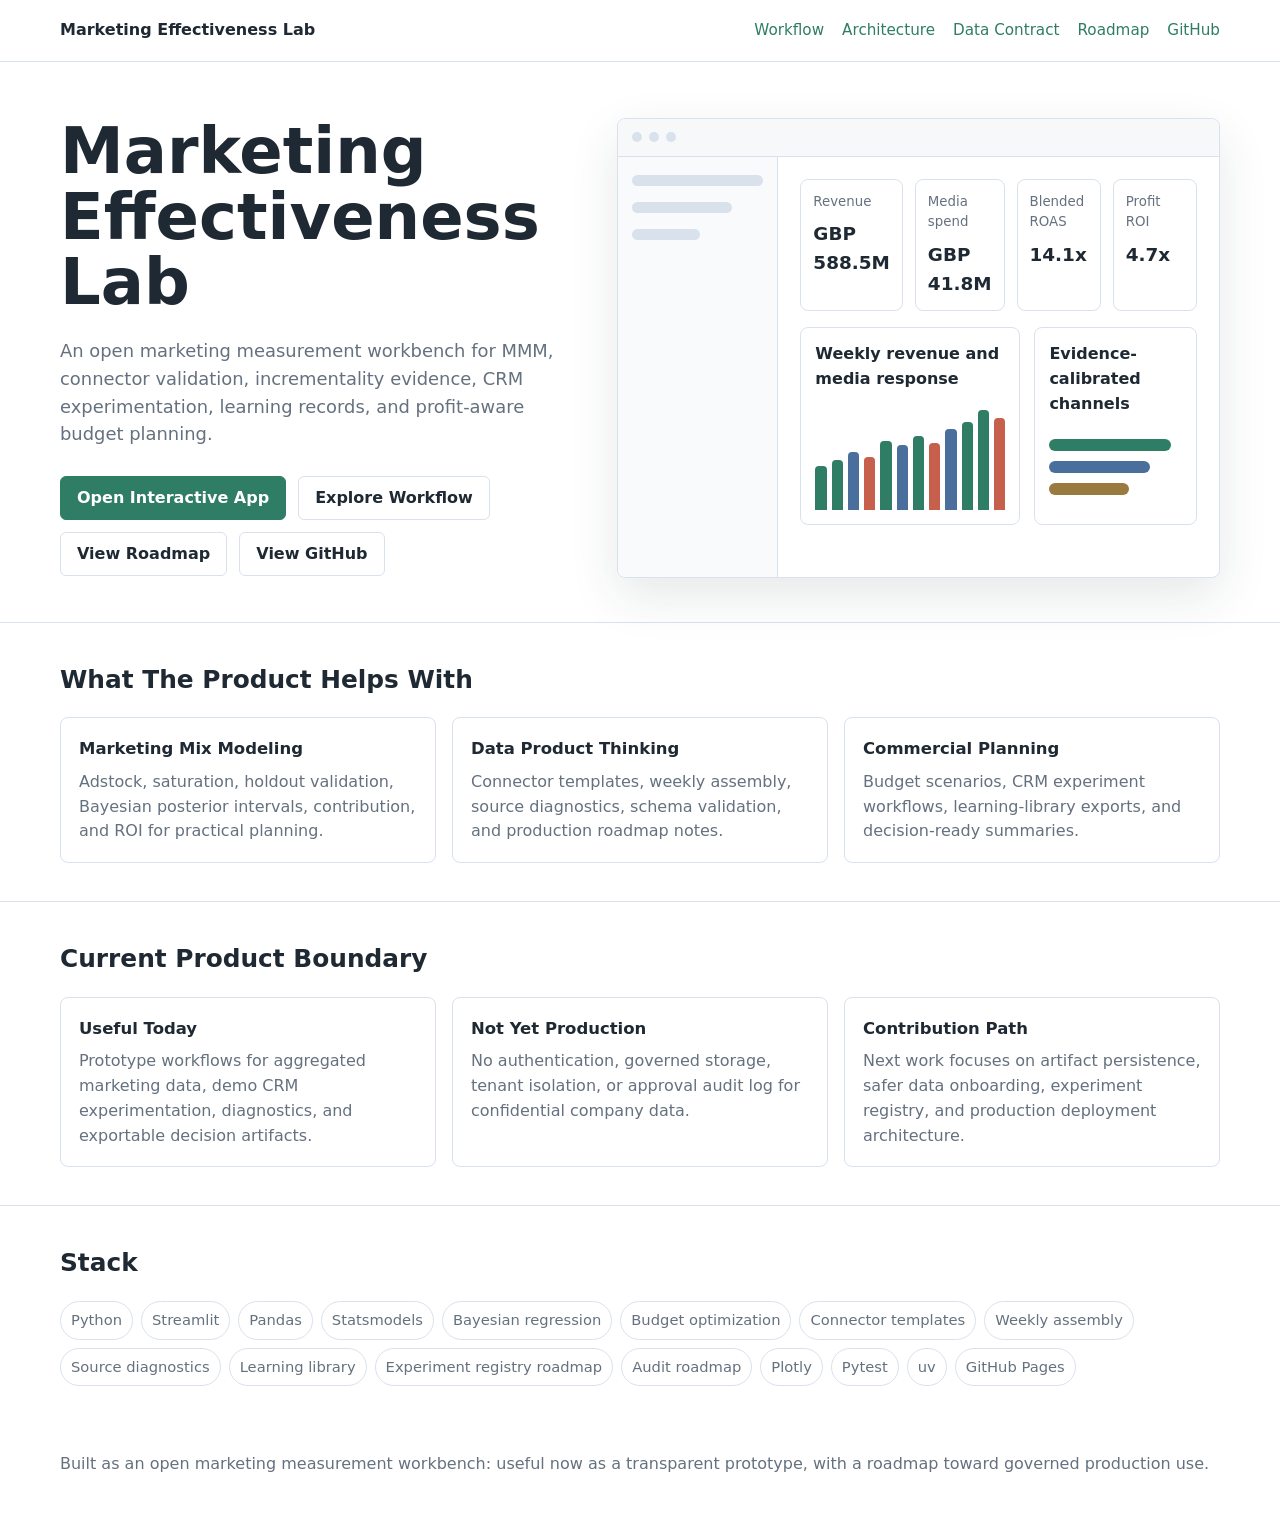
==== docs/index.html @ dfebf252 "Reframe lab as product workbench" ====
<!doctype html>
<html lang="en">
  <head>
    <meta charset="utf-8" />
    <meta name="viewport" content="width=device-width, initial-scale=1" />
    <title>Marketing Effectiveness Lab</title>
    <meta
      name="description"
      content="An open marketing measurement workbench for MMM, incrementality, CRM experimentation, data quality, and budget decision support."
    />
    <style>
      :root {
        --ink: #1f2933;
        --muted: #65717f;
        --line: #d9e2ec;
        --bg: #f6f8fa;
        --green: #2f7d64;
        --blue: #4b6f9c;
        --coral: #c65f4b;
        --gold: #9a7b3f;
        --white: #ffffff;
      }

      * {
        box-sizing: border-box;
      }

      body {
        margin: 0;
        background: var(--white);
        color: var(--ink);
        font-family:
          Inter, ui-sans-serif, system-ui, -apple-system, BlinkMacSystemFont, "Segoe UI", sans-serif;
        line-height: 1.55;
      }

      a {
        color: var(--green);
        text-decoration: none;
      }

      a:hover {
        text-decoration: underline;
      }

      .shell {
        width: min(1160px, calc(100% - 40px));
        margin: 0 auto;
      }

      header {
        border-bottom: 1px solid var(--line);
      }

      nav {
        display: flex;
        align-items: center;
        justify-content: space-between;
        gap: 16px;
        padding: 18px 0;
      }

      .brand {
        font-weight: 760;
        letter-spacing: 0;
      }

      .nav-links {
        display: flex;
        gap: 18px;
        flex-wrap: wrap;
        font-size: 0.95rem;
      }

      .hero {
        display: grid;
        grid-template-columns: minmax(0, 0.92fr) minmax(420px, 1.08fr);
        gap: 44px;
        align-items: center;
        padding: 56px 0 44px;
      }

      h1 {
        margin: 0;
        font-size: clamp(2.3rem, 5vw, 4.6rem);
        line-height: 1.02;
        letter-spacing: 0;
      }

      .lead {
        margin: 22px 0 0;
        max-width: 680px;
        color: var(--muted);
        font-size: 1.12rem;
      }

      .actions {
        display: flex;
        flex-wrap: wrap;
        gap: 12px;
        margin-top: 28px;
      }

      .button {
        display: inline-flex;
        align-items: center;
        justify-content: center;
        min-height: 44px;
        padding: 0 16px;
        border: 1px solid var(--line);
        border-radius: 6px;
        font-weight: 700;
      }

      .button.primary {
        background: var(--green);
        border-color: var(--green);
        color: var(--white);
      }

      .button.secondary {
        background: var(--white);
        color: var(--ink);
      }

      .dashboard {
        border: 1px solid var(--line);
        border-radius: 8px;
        overflow: hidden;
        background: var(--white);
        box-shadow: 0 18px 50px rgba(31, 41, 51, 0.11);
      }

      .dashboard-bar {
        display: flex;
        gap: 7px;
        align-items: center;
        height: 38px;
        padding: 0 14px;
        background: var(--bg);
        border-bottom: 1px solid var(--line);
      }

      .dot {
        width: 10px;
        height: 10px;
        border-radius: 999px;
        background: var(--line);
      }

      .dashboard-body {
        display: grid;
        grid-template-columns: 160px minmax(0, 1fr);
        min-height: 420px;
      }

      .sidebar {
        border-right: 1px solid var(--line);
        background: #f8fafc;
        padding: 18px 14px;
      }

      .side-label {
        height: 11px;
        margin-bottom: 16px;
        border-radius: 99px;
        background: var(--line);
      }

      .side-label:nth-child(2) {
        width: 76%;
      }

      .side-label:nth-child(3) {
        width: 52%;
      }

      .main-preview {
        padding: 22px;
      }

      .metric-row {
        display: grid;
        grid-template-columns: repeat(4, 1fr);
        gap: 12px;
      }

      .metric {
        min-height: 76px;
        border: 1px solid var(--line);
        border-radius: 8px;
        padding: 12px;
      }

      .metric small {
        display: block;
        color: var(--muted);
      }

      .metric strong {
        display: block;
        margin-top: 8px;
        font-size: 1.15rem;
      }

      .chart-grid {
        display: grid;
        grid-template-columns: 1.15fr 0.85fr;
        gap: 14px;
        margin-top: 16px;
      }

      .chart {
        min-height: 156px;
        border: 1px solid var(--line);
        border-radius: 8px;
        padding: 14px;
      }

      .bars {
        display: grid;
        align-items: end;
        grid-template-columns: repeat(12, 1fr);
        gap: 5px;
        height: 104px;
        margin-top: 14px;
      }

      .bar {
        border-radius: 4px 4px 0 0;
        background: var(--green);
      }

      .bar:nth-child(3n) {
        background: var(--blue);
      }

      .bar:nth-child(4n) {
        background: var(--coral);
      }

      .lines {
        display: grid;
        gap: 10px;
        margin-top: 22px;
      }

      .line {
        height: 12px;
        border-radius: 99px;
        background: var(--line);
      }

      .line:nth-child(1) {
        width: 92%;
        background: var(--green);
      }

      .line:nth-child(2) {
        width: 76%;
        background: var(--blue);
      }

      .line:nth-child(3) {
        width: 60%;
        background: var(--gold);
      }

      section {
        padding: 38px 0;
        border-top: 1px solid var(--line);
      }

      h2 {
        margin: 0 0 18px;
        font-size: 1.55rem;
      }

      .grid {
        display: grid;
        grid-template-columns: repeat(3, 1fr);
        gap: 16px;
      }

      .card {
        border: 1px solid var(--line);
        border-radius: 8px;
        padding: 18px;
        background: var(--white);
      }

      .card h3 {
        margin: 0 0 8px;
        font-size: 1.03rem;
      }

      .card p {
        margin: 0;
        color: var(--muted);
      }

      .stack {
        display: flex;
        flex-wrap: wrap;
        gap: 8px;
      }

      .pill {
        border: 1px solid var(--line);
        border-radius: 999px;
        padding: 7px 10px;
        color: var(--muted);
        font-size: 0.92rem;
      }

      footer {
        padding: 28px 0 42px;
        color: var(--muted);
      }

      @media (max-width: 900px) {
        .hero {
          grid-template-columns: 1fr;
        }

        .dashboard-body {
          grid-template-columns: 1fr;
        }

        .sidebar {
          display: none;
        }

        .grid,
        .metric-row,
        .chart-grid {
          grid-template-columns: 1fr;
        }
      }
    </style>
  </head>
  <body>
    <header>
      <nav class="shell" aria-label="Main navigation">
        <div class="brand">Marketing Effectiveness Lab</div>
        <div class="nav-links">
          <a href="case-study.html">Workflow</a>
          <a href="architecture.html">Architecture</a>
          <a href="data-contract.html">Data Contract</a>
          <a href="product-roadmap.html">Roadmap</a>
          <a href="https://github.com/rosscyking1115/marketing-effectiveness-lab">GitHub</a>
        </div>
      </nav>
    </header>

    <main>
      <div class="shell hero">
        <div>
          <h1>Marketing Effectiveness Lab</h1>
          <p class="lead">
            An open marketing measurement workbench for MMM, connector validation,
            incrementality evidence, CRM experimentation, learning records, and profit-aware
            budget planning.
          </p>
          <div class="actions">
            <a class="button primary" href="https://marketing-effectiveness-lab.streamlit.app/">
              Open Interactive App
            </a>
            <a class="button secondary" href="case-study.html">Explore Workflow</a>
            <a class="button secondary" href="product-roadmap.html">View Roadmap</a>
            <a class="button secondary" href="https://github.com/rosscyking1115/marketing-effectiveness-lab">
              View GitHub
            </a>
          </div>
        </div>

        <div class="dashboard" aria-label="Dashboard preview">
          <div class="dashboard-bar">
            <span class="dot"></span><span class="dot"></span><span class="dot"></span>
          </div>
          <div class="dashboard-body">
            <aside class="sidebar">
              <div class="side-label"></div>
              <div class="side-label"></div>
              <div class="side-label"></div>
            </aside>
            <div class="main-preview">
              <div class="metric-row">
                <div class="metric"><small>Revenue</small><strong>GBP 588.5M</strong></div>
                <div class="metric"><small>Media spend</small><strong>GBP 41.8M</strong></div>
                <div class="metric"><small>Blended ROAS</small><strong>14.1x</strong></div>
                <div class="metric"><small>Profit ROI</small><strong>4.7x</strong></div>
              </div>
              <div class="chart-grid">
                <div class="chart">
                  <strong>Weekly revenue and media response</strong>
                  <div class="bars">
                    <div class="bar" style="height: 42%"></div>
                    <div class="bar" style="height: 48%"></div>
                    <div class="bar" style="height: 56%"></div>
                    <div class="bar" style="height: 51%"></div>
                    <div class="bar" style="height: 66%"></div>
                    <div class="bar" style="height: 62%"></div>
                    <div class="bar" style="height: 71%"></div>
                    <div class="bar" style="height: 64%"></div>
                    <div class="bar" style="height: 78%"></div>
                    <div class="bar" style="height: 84%"></div>
                    <div class="bar" style="height: 96%"></div>
                    <div class="bar" style="height: 88%"></div>
                  </div>
                </div>
                <div class="chart">
                  <strong>Evidence-calibrated channels</strong>
                  <div class="lines">
                    <div class="line"></div>
                    <div class="line"></div>
                    <div class="line"></div>
                  </div>
                </div>
              </div>
            </div>
          </div>
        </div>
      </div>

      <section>
        <div class="shell">
          <h2>What The Product Helps With</h2>
          <div class="grid">
            <article class="card">
              <h3>Marketing Mix Modeling</h3>
              <p>Adstock, saturation, holdout validation, Bayesian posterior intervals, contribution, and ROI for practical planning.</p>
            </article>
            <article class="card">
              <h3>Data Product Thinking</h3>
              <p>Connector templates, weekly assembly, source diagnostics, schema validation, and production roadmap notes.</p>
            </article>
            <article class="card">
              <h3>Commercial Planning</h3>
              <p>Budget scenarios, CRM experiment workflows, learning-library exports, and decision-ready summaries.</p>
            </article>
          </div>
        </div>
      </section>

      <section>
        <div class="shell">
          <h2>Current Product Boundary</h2>
          <div class="grid">
            <article class="card">
              <h3>Useful Today</h3>
              <p>Prototype workflows for aggregated marketing data, demo CRM experimentation, diagnostics, and exportable decision artifacts.</p>
            </article>
            <article class="card">
              <h3>Not Yet Production</h3>
              <p>No authentication, governed storage, tenant isolation, or approval audit log for confidential company data.</p>
            </article>
            <article class="card">
              <h3>Contribution Path</h3>
              <p>Next work focuses on artifact persistence, safer data onboarding, experiment registry, and production deployment architecture.</p>
            </article>
          </div>
        </div>
      </section>

      <section>
        <div class="shell">
          <h2>Stack</h2>
          <div class="stack">
            <span class="pill">Python</span>
            <span class="pill">Streamlit</span>
            <span class="pill">Pandas</span>
            <span class="pill">Statsmodels</span>
            <span class="pill">Bayesian regression</span>
            <span class="pill">Budget optimization</span>
            <span class="pill">Connector templates</span>
            <span class="pill">Weekly assembly</span>
            <span class="pill">Source diagnostics</span>
            <span class="pill">Learning library</span>
            <span class="pill">Experiment registry roadmap</span>
            <span class="pill">Audit roadmap</span>
            <span class="pill">Plotly</span>
            <span class="pill">Pytest</span>
            <span class="pill">uv</span>
            <span class="pill">GitHub Pages</span>
          </div>
        </div>
      </section>
    </main>

    <footer>
      <div class="shell">
        Built as an open marketing measurement workbench: useful now as a transparent prototype,
        with a roadmap toward governed production use.
      </div>
    </footer>
  </body>
</html>
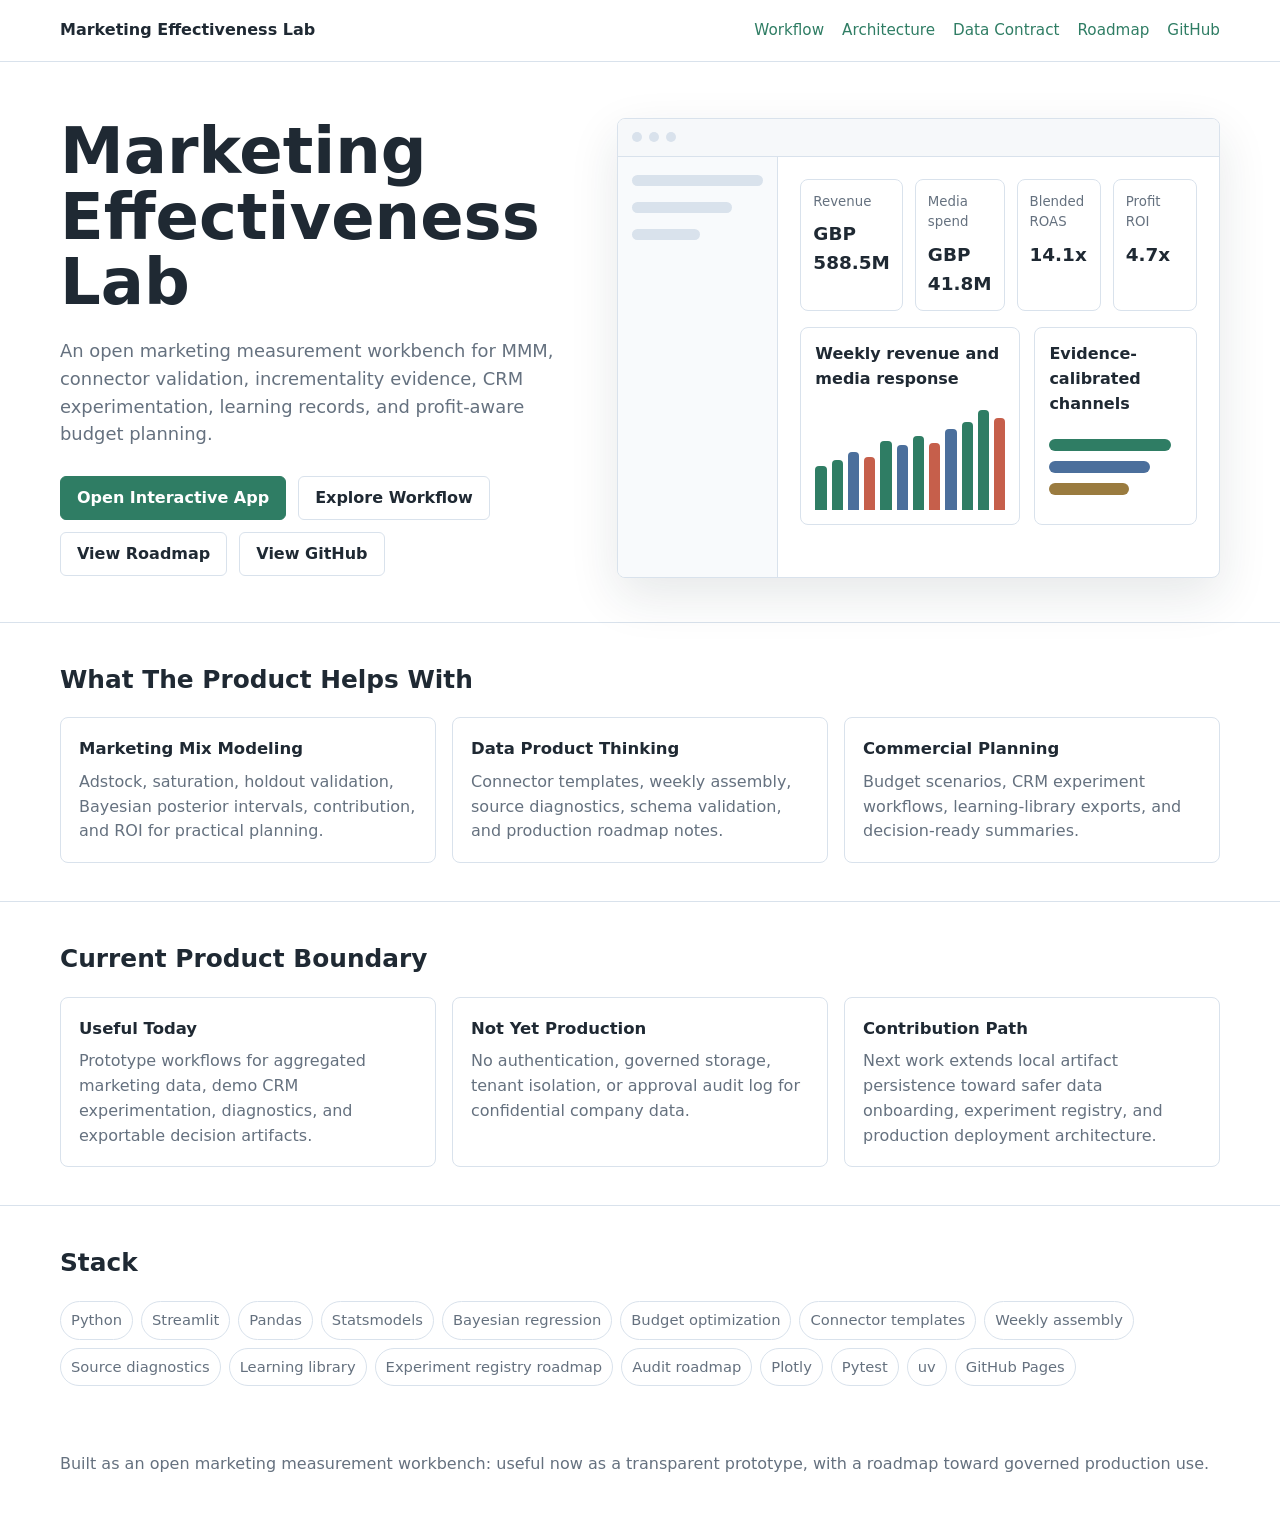
==== commit cfe93b34: "Add local artifact registry" ====
--- a/docs/index.html
+++ b/docs/index.html
@@ -457,7 +457,7 @@
             </article>
             <article class="card">
               <h3>Contribution Path</h3>
-              <p>Next work focuses on artifact persistence, safer data onboarding, experiment registry, and production deployment architecture.</p>
+              <p>Next work extends local artifact persistence toward safer data onboarding, experiment registry, and production deployment architecture.</p>
             </article>
           </div>
         </div>
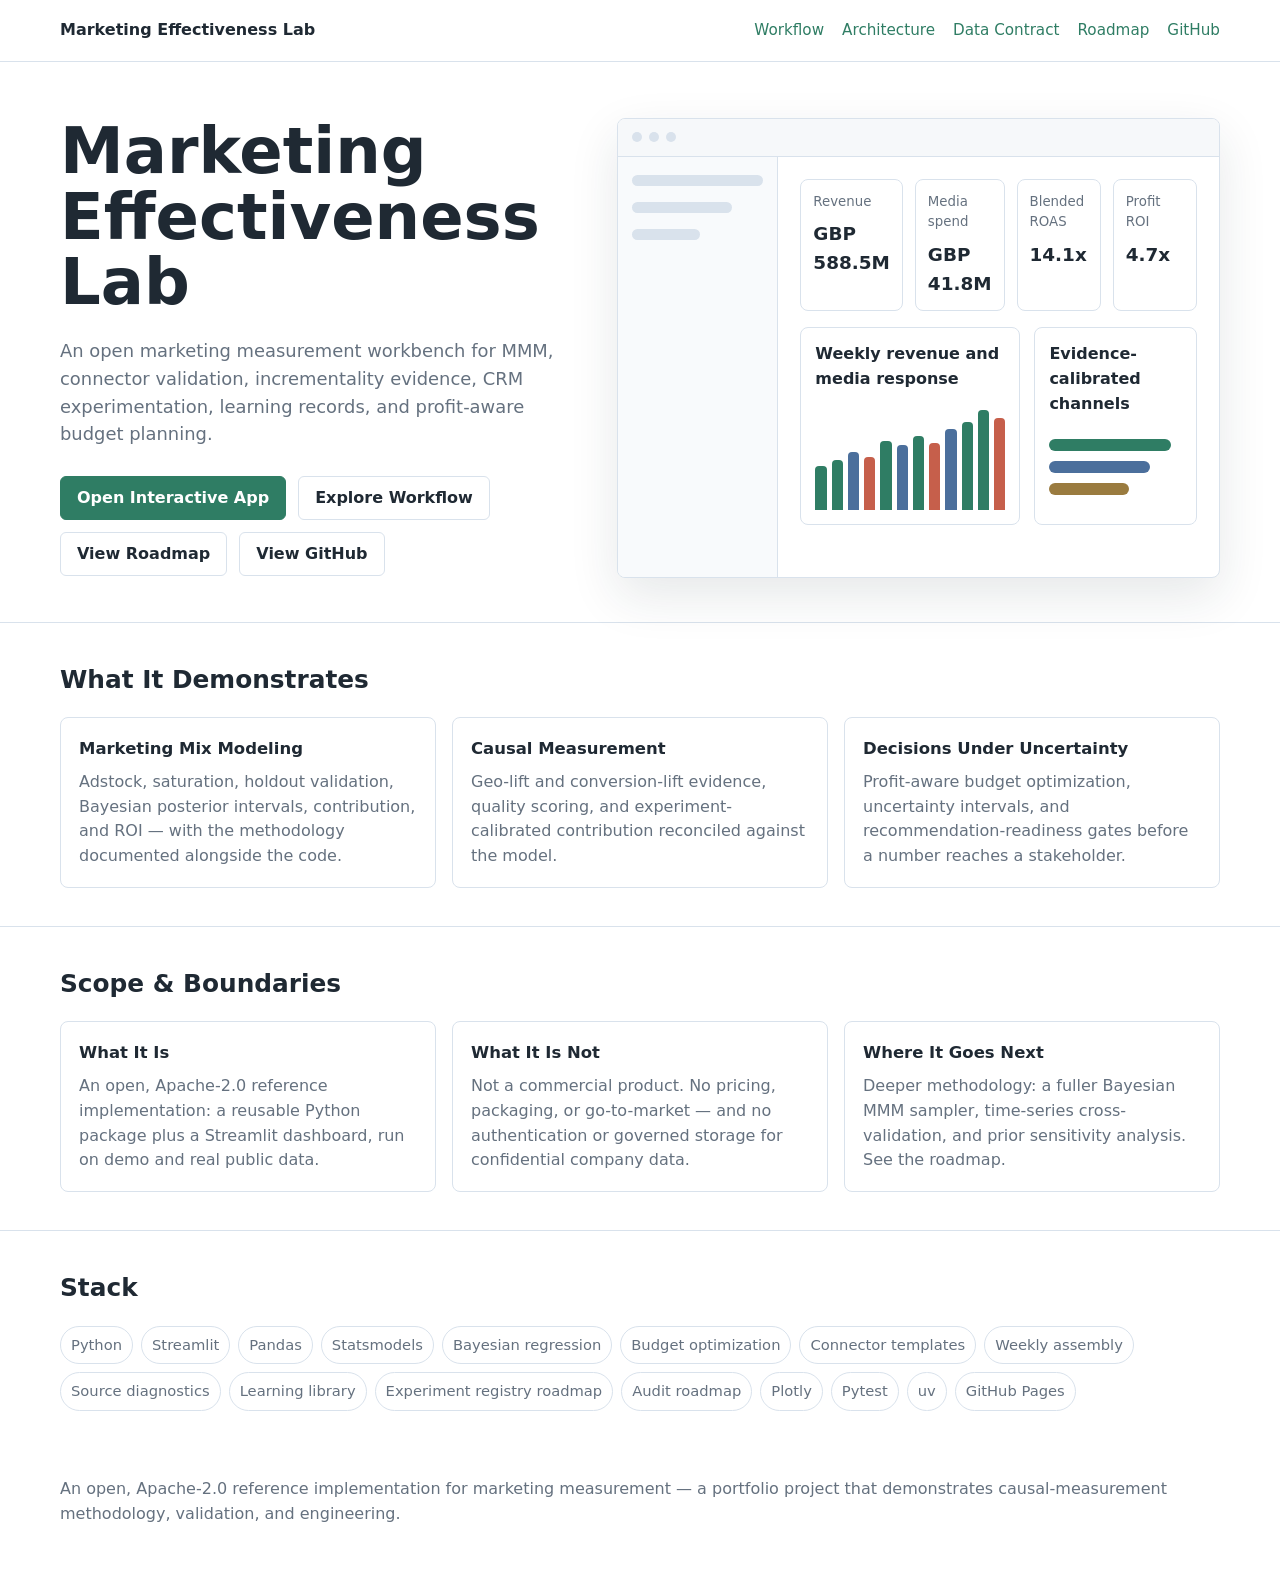
==== commit bd659968: "Reframe as a portfolio reference; drop the proprietary-app plan Kill the planned proprietary/SaaS pr" ====
--- a/docs/index.html
+++ b/docs/index.html
@@ -3,11 +3,56 @@
   <head>
     <meta charset="utf-8" />
     <meta name="viewport" content="width=device-width, initial-scale=1" />
-    <title>Marketing Effectiveness Lab</title>
+    <title>Marketing Effectiveness Lab — Open MMM &amp; Measurement Workbench</title>
     <meta
       name="description"
-      content="An open marketing measurement workbench for MMM, incrementality, CRM experimentation, data quality, and budget decision support."
+      content="An open, Apache-2.0 reference implementation for marketing measurement: MMM, incrementality, CRM experimentation, data quality, and budget optimization."
     />
+    <link rel="canonical" href="https://rosscyking1115.github.io/marketing-effectiveness-lab/" />
+    <meta property="og:type" content="website" />
+    <meta property="og:site_name" content="Marketing Effectiveness Lab" />
+    <meta property="og:title" content="Marketing Effectiveness Lab — Open MMM &amp; Measurement Workbench" />
+    <meta
+      property="og:description"
+      content="An open, Apache-2.0 reference implementation for marketing measurement: MMM, incrementality, CRM experimentation, data quality, and budget optimization."
+    />
+    <meta property="og:url" content="https://rosscyking1115.github.io/marketing-effectiveness-lab/" />
+    <meta name="twitter:card" content="summary" />
+    <meta name="twitter:title" content="Marketing Effectiveness Lab — Open MMM &amp; Measurement Workbench" />
+    <meta
+      name="twitter:description"
+      content="An open, Apache-2.0 reference implementation for marketing measurement: MMM, incrementality, CRM experimentation, data quality, and budget optimization."
+    />
+    <script type="application/ld+json">
+      {
+        "@context": "https://schema.org",
+        "@graph": [
+          {
+            "@type": "WebSite",
+            "@id": "https://rosscyking1115.github.io/marketing-effectiveness-lab/#website",
+            "url": "https://rosscyking1115.github.io/marketing-effectiveness-lab/",
+            "name": "Marketing Effectiveness Lab",
+            "description": "An open, Apache-2.0 reference implementation for marketing measurement: MMM, incrementality, CRM experimentation, data quality, and budget optimization.",
+            "inLanguage": "en"
+          },
+          {
+            "@type": "SoftwareApplication",
+            "name": "Marketing Effectiveness Lab",
+            "applicationCategory": "BusinessApplication",
+            "operatingSystem": "Web",
+            "url": "https://marketing-effectiveness-lab.streamlit.app/",
+            "description": "An open, Apache-2.0 reference implementation for marketing measurement: MMM, incrementality evidence, CRM experimentation, connector data quality, and budget optimization.",
+            "isAccessibleForFree": true,
+            "license": "https://www.apache.org/licenses/LICENSE-2.0"
+          },
+          {
+            "@type": "Organization",
+            "name": "Marketing Effectiveness Lab",
+            "url": "https://rosscyking1115.github.io/marketing-effectiveness-lab/"
+          }
+        ]
+      }
+    </script>
     <style>
       :root {
         --ink: #1f2933;
@@ -425,19 +470,19 @@
 
       <section>
         <div class="shell">
-          <h2>What The Product Helps With</h2>
+          <h2>What It Demonstrates</h2>
           <div class="grid">
             <article class="card">
               <h3>Marketing Mix Modeling</h3>
-              <p>Adstock, saturation, holdout validation, Bayesian posterior intervals, contribution, and ROI for practical planning.</p>
+              <p>Adstock, saturation, holdout validation, Bayesian posterior intervals, contribution, and ROI — with the methodology documented alongside the code.</p>
             </article>
             <article class="card">
-              <h3>Data Product Thinking</h3>
-              <p>Connector templates, weekly assembly, source diagnostics, schema validation, and production roadmap notes.</p>
+              <h3>Causal Measurement</h3>
+              <p>Geo-lift and conversion-lift evidence, quality scoring, and experiment-calibrated contribution reconciled against the model.</p>
             </article>
             <article class="card">
-              <h3>Commercial Planning</h3>
-              <p>Budget scenarios, CRM experiment workflows, learning-library exports, and decision-ready summaries.</p>
+              <h3>Decisions Under Uncertainty</h3>
+              <p>Profit-aware budget optimization, uncertainty intervals, and recommendation-readiness gates before a number reaches a stakeholder.</p>
             </article>
           </div>
         </div>
@@ -445,19 +490,19 @@
 
       <section>
         <div class="shell">
-          <h2>Current Product Boundary</h2>
+          <h2>Scope &amp; Boundaries</h2>
           <div class="grid">
             <article class="card">
-              <h3>Useful Today</h3>
-              <p>Prototype workflows for aggregated marketing data, demo CRM experimentation, diagnostics, and exportable decision artifacts.</p>
+              <h3>What It Is</h3>
+              <p>An open, Apache-2.0 reference implementation: a reusable Python package plus a Streamlit dashboard, run on demo and real public data.</p>
             </article>
             <article class="card">
-              <h3>Not Yet Production</h3>
-              <p>No authentication, governed storage, tenant isolation, or approval audit log for confidential company data.</p>
+              <h3>What It Is Not</h3>
+              <p>Not a commercial product. No pricing, packaging, or go-to-market — and no authentication or governed storage for confidential company data.</p>
             </article>
             <article class="card">
-              <h3>Contribution Path</h3>
-              <p>Next work extends local artifact persistence toward safer data onboarding, experiment registry, and production deployment architecture.</p>
+              <h3>Where It Goes Next</h3>
+              <p>Deeper methodology: a fuller Bayesian MMM sampler, time-series cross-validation, and prior sensitivity analysis. See the roadmap.</p>
             </article>
           </div>
         </div>
@@ -490,8 +535,8 @@
 
     <footer>
       <div class="shell">
-        Built as an open marketing measurement workbench: useful now as a transparent prototype,
-        with a roadmap toward governed production use.
+        An open, Apache-2.0 reference implementation for marketing measurement — a portfolio
+        project that demonstrates causal-measurement methodology, validation, and engineering.
       </div>
     </footer>
   </body>
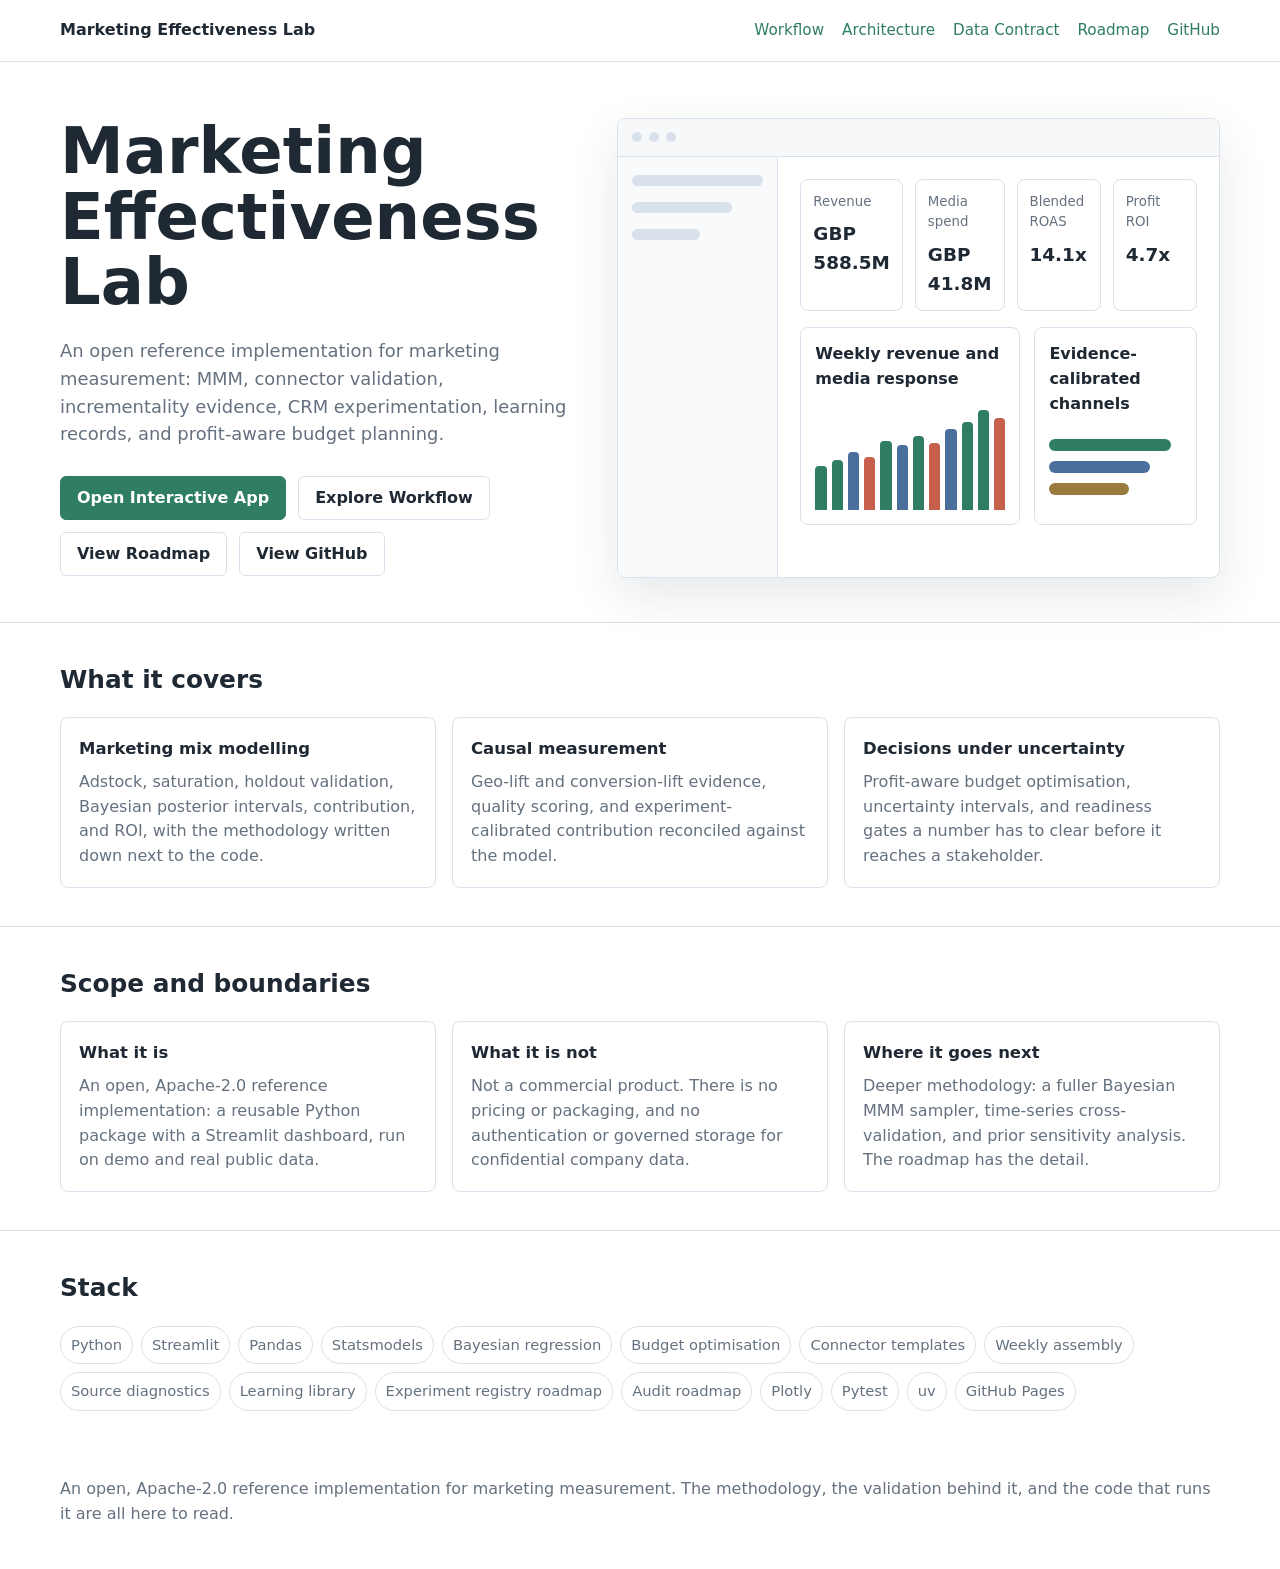
==== commit 61b32bec: "Rewrite prose in a plainer voice across docs, site, and app Apply the house writing rules to every r" ====
--- a/docs/index.html
+++ b/docs/index.html
@@ -3,25 +3,25 @@
   <head>
     <meta charset="utf-8" />
     <meta name="viewport" content="width=device-width, initial-scale=1" />
-    <title>Marketing Effectiveness Lab — Open MMM &amp; Measurement Workbench</title>
+    <title>Marketing Effectiveness Lab — open MMM and measurement reference</title>
     <meta
       name="description"
-      content="An open, Apache-2.0 reference implementation for marketing measurement: MMM, incrementality, CRM experimentation, data quality, and budget optimization."
+      content="An open, Apache-2.0 reference implementation for marketing measurement: MMM, incrementality, CRM experimentation, data quality, and budget optimisation."
     />
     <link rel="canonical" href="https://rosscyking1115.github.io/marketing-effectiveness-lab/" />
     <meta property="og:type" content="website" />
     <meta property="og:site_name" content="Marketing Effectiveness Lab" />
-    <meta property="og:title" content="Marketing Effectiveness Lab — Open MMM &amp; Measurement Workbench" />
+    <meta property="og:title" content="Marketing Effectiveness Lab — open MMM and measurement reference" />
     <meta
       property="og:description"
-      content="An open, Apache-2.0 reference implementation for marketing measurement: MMM, incrementality, CRM experimentation, data quality, and budget optimization."
+      content="An open, Apache-2.0 reference implementation for marketing measurement: MMM, incrementality, CRM experimentation, data quality, and budget optimisation."
     />
     <meta property="og:url" content="https://rosscyking1115.github.io/marketing-effectiveness-lab/" />
     <meta name="twitter:card" content="summary" />
-    <meta name="twitter:title" content="Marketing Effectiveness Lab — Open MMM &amp; Measurement Workbench" />
+    <meta name="twitter:title" content="Marketing Effectiveness Lab — open MMM and measurement reference" />
     <meta
       name="twitter:description"
-      content="An open, Apache-2.0 reference implementation for marketing measurement: MMM, incrementality, CRM experimentation, data quality, and budget optimization."
+      content="An open, Apache-2.0 reference implementation for marketing measurement: MMM, incrementality, CRM experimentation, data quality, and budget optimisation."
     />
     <script type="application/ld+json">
       {
@@ -32,7 +32,7 @@
             "@id": "https://rosscyking1115.github.io/marketing-effectiveness-lab/#website",
             "url": "https://rosscyking1115.github.io/marketing-effectiveness-lab/",
             "name": "Marketing Effectiveness Lab",
-            "description": "An open, Apache-2.0 reference implementation for marketing measurement: MMM, incrementality, CRM experimentation, data quality, and budget optimization.",
+            "description": "An open, Apache-2.0 reference implementation for marketing measurement: MMM, incrementality, CRM experimentation, data quality, and budget optimisation.",
             "inLanguage": "en"
           },
           {
@@ -41,7 +41,7 @@
             "applicationCategory": "BusinessApplication",
             "operatingSystem": "Web",
             "url": "https://marketing-effectiveness-lab.streamlit.app/",
-            "description": "An open, Apache-2.0 reference implementation for marketing measurement: MMM, incrementality evidence, CRM experimentation, connector data quality, and budget optimization.",
+            "description": "An open, Apache-2.0 reference implementation for marketing measurement: MMM, incrementality evidence, CRM experimentation, connector data quality, and budget optimisation.",
             "isAccessibleForFree": true,
             "license": "https://www.apache.org/licenses/LICENSE-2.0"
           },
@@ -86,6 +86,13 @@
 
       a:hover {
         text-decoration: underline;
+      }
+
+      a:focus-visible,
+      .button:focus-visible {
+        outline: 2px solid var(--green);
+        outline-offset: 2px;
+        border-radius: 4px;
       }
 
       .shell {
@@ -403,9 +410,9 @@
         <div>
           <h1>Marketing Effectiveness Lab</h1>
           <p class="lead">
-            An open marketing measurement workbench for MMM, connector validation,
-            incrementality evidence, CRM experimentation, learning records, and profit-aware
-            budget planning.
+            An open reference implementation for marketing measurement: MMM, connector
+            validation, incrementality evidence, CRM experimentation, learning records, and
+            profit-aware budget planning.
           </p>
           <div class="actions">
             <a class="button primary" href="https://marketing-effectiveness-lab.streamlit.app/">
@@ -419,7 +426,7 @@
           </div>
         </div>
 
-        <div class="dashboard" aria-label="Dashboard preview">
+        <div class="dashboard" aria-hidden="true">
           <div class="dashboard-bar">
             <span class="dot"></span><span class="dot"></span><span class="dot"></span>
           </div>
@@ -470,19 +477,19 @@
 
       <section>
         <div class="shell">
-          <h2>What It Demonstrates</h2>
+          <h2>What it covers</h2>
           <div class="grid">
             <article class="card">
-              <h3>Marketing Mix Modeling</h3>
-              <p>Adstock, saturation, holdout validation, Bayesian posterior intervals, contribution, and ROI — with the methodology documented alongside the code.</p>
+              <h3>Marketing mix modelling</h3>
+              <p>Adstock, saturation, holdout validation, Bayesian posterior intervals, contribution, and ROI, with the methodology written down next to the code.</p>
             </article>
             <article class="card">
-              <h3>Causal Measurement</h3>
+              <h3>Causal measurement</h3>
               <p>Geo-lift and conversion-lift evidence, quality scoring, and experiment-calibrated contribution reconciled against the model.</p>
             </article>
             <article class="card">
-              <h3>Decisions Under Uncertainty</h3>
-              <p>Profit-aware budget optimization, uncertainty intervals, and recommendation-readiness gates before a number reaches a stakeholder.</p>
+              <h3>Decisions under uncertainty</h3>
+              <p>Profit-aware budget optimisation, uncertainty intervals, and readiness gates a number has to clear before it reaches a stakeholder.</p>
             </article>
           </div>
         </div>
@@ -490,19 +497,19 @@
 
       <section>
         <div class="shell">
-          <h2>Scope &amp; Boundaries</h2>
+          <h2>Scope and boundaries</h2>
           <div class="grid">
             <article class="card">
-              <h3>What It Is</h3>
-              <p>An open, Apache-2.0 reference implementation: a reusable Python package plus a Streamlit dashboard, run on demo and real public data.</p>
+              <h3>What it is</h3>
+              <p>An open, Apache-2.0 reference implementation: a reusable Python package with a Streamlit dashboard, run on demo and real public data.</p>
             </article>
             <article class="card">
-              <h3>What It Is Not</h3>
-              <p>Not a commercial product. No pricing, packaging, or go-to-market — and no authentication or governed storage for confidential company data.</p>
+              <h3>What it is not</h3>
+              <p>Not a commercial product. There is no pricing or packaging, and no authentication or governed storage for confidential company data.</p>
             </article>
             <article class="card">
-              <h3>Where It Goes Next</h3>
-              <p>Deeper methodology: a fuller Bayesian MMM sampler, time-series cross-validation, and prior sensitivity analysis. See the roadmap.</p>
+              <h3>Where it goes next</h3>
+              <p>Deeper methodology: a fuller Bayesian MMM sampler, time-series cross-validation, and prior sensitivity analysis. The roadmap has the detail.</p>
             </article>
           </div>
         </div>
@@ -517,7 +524,7 @@
             <span class="pill">Pandas</span>
             <span class="pill">Statsmodels</span>
             <span class="pill">Bayesian regression</span>
-            <span class="pill">Budget optimization</span>
+            <span class="pill">Budget optimisation</span>
             <span class="pill">Connector templates</span>
             <span class="pill">Weekly assembly</span>
             <span class="pill">Source diagnostics</span>
@@ -535,8 +542,8 @@
 
     <footer>
       <div class="shell">
-        An open, Apache-2.0 reference implementation for marketing measurement — a portfolio
-        project that demonstrates causal-measurement methodology, validation, and engineering.
+        An open, Apache-2.0 reference implementation for marketing measurement. The methodology,
+        the validation behind it, and the code that runs it are all here to read.
       </div>
     </footer>
   </body>
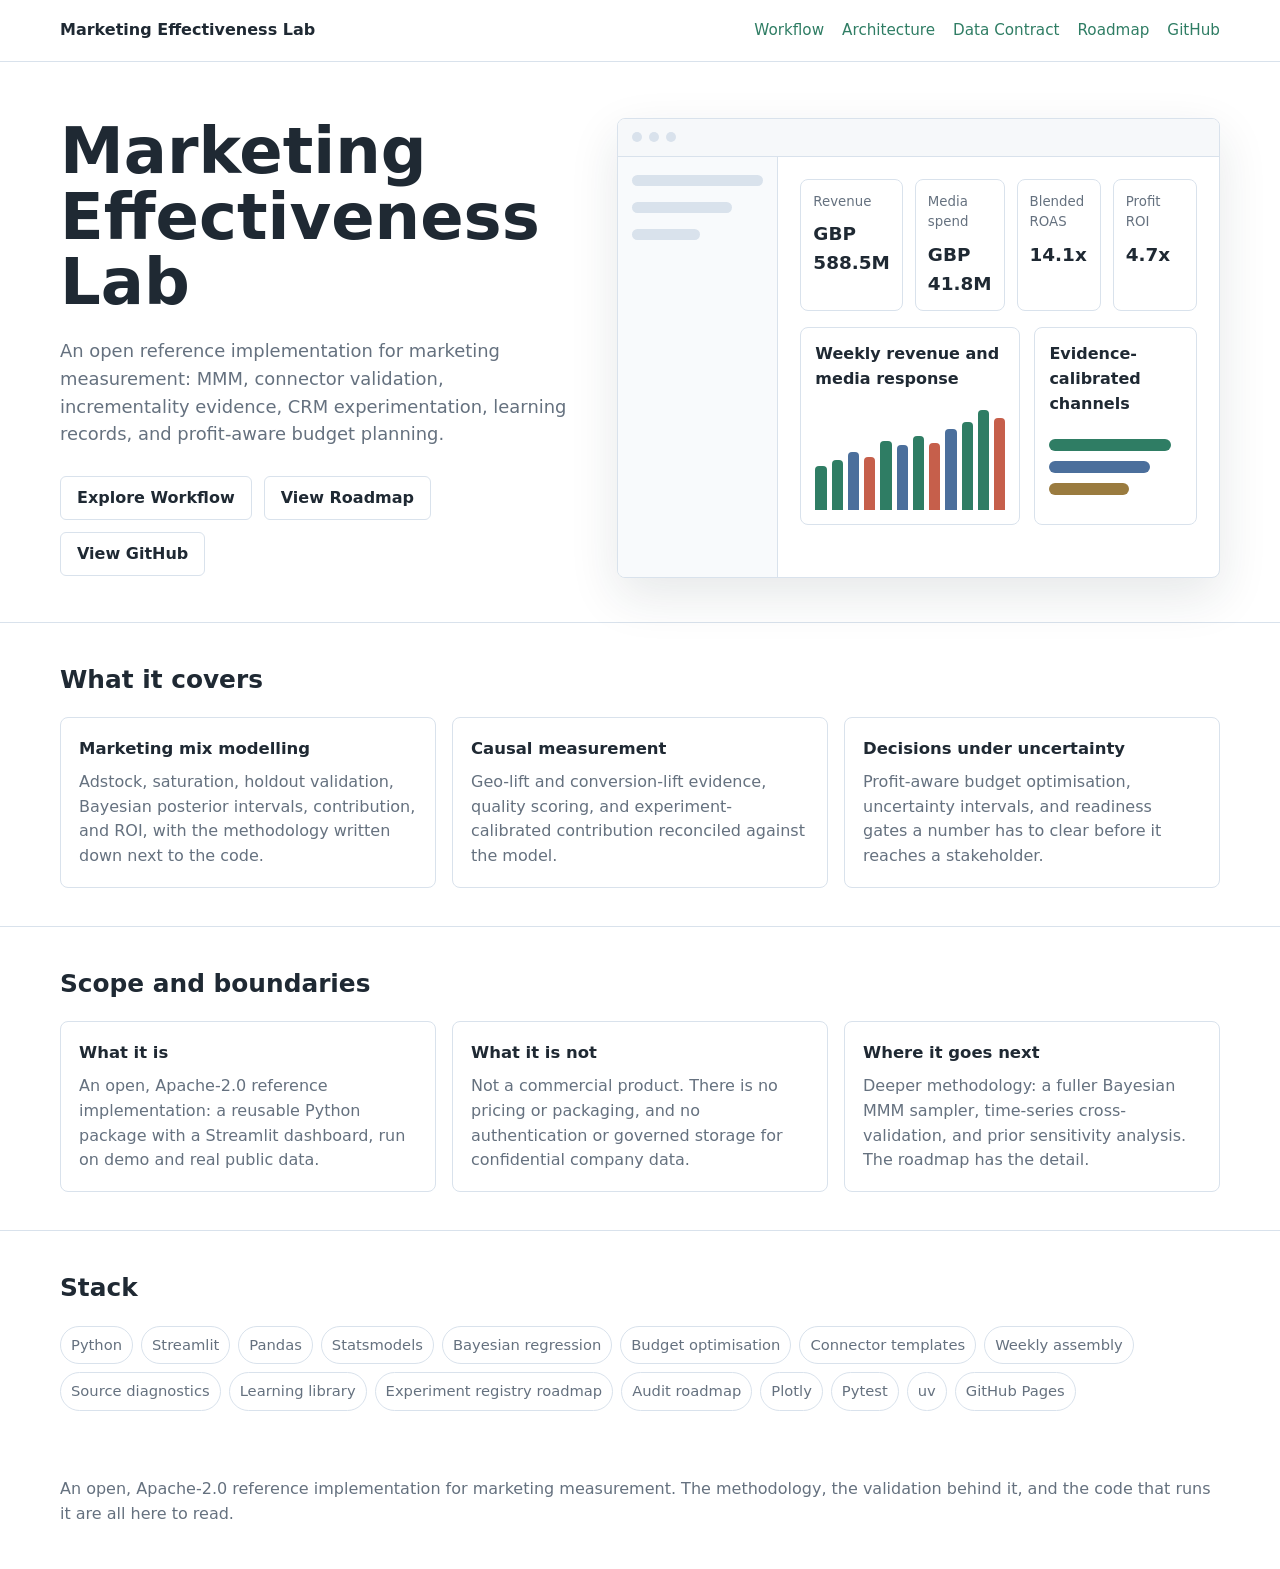
==== commit 532008ec: "docs: clarify archived Streamlit reference" ====
--- a/docs/index.html
+++ b/docs/index.html
@@ -36,16 +36,6 @@
             "inLanguage": "en"
           },
           {
-            "@type": "SoftwareApplication",
-            "name": "Marketing Effectiveness Lab",
-            "applicationCategory": "BusinessApplication",
-            "operatingSystem": "Web",
-            "url": "https://marketing-effectiveness-lab.streamlit.app/",
-            "description": "An open, Apache-2.0 reference implementation for marketing measurement: MMM, incrementality evidence, CRM experimentation, connector data quality, and budget optimisation.",
-            "isAccessibleForFree": true,
-            "license": "https://www.apache.org/licenses/LICENSE-2.0"
-          },
-          {
             "@type": "Organization",
             "name": "Marketing Effectiveness Lab",
             "url": "https://rosscyking1115.github.io/marketing-effectiveness-lab/"
@@ -415,9 +405,6 @@
             profit-aware budget planning.
           </p>
           <div class="actions">
-            <a class="button primary" href="https://marketing-effectiveness-lab.streamlit.app/">
-              Open Interactive App
-            </a>
             <a class="button secondary" href="case-study.html">Explore Workflow</a>
             <a class="button secondary" href="product-roadmap.html">View Roadmap</a>
             <a class="button secondary" href="https://github.com/rosscyking1115/marketing-effectiveness-lab">
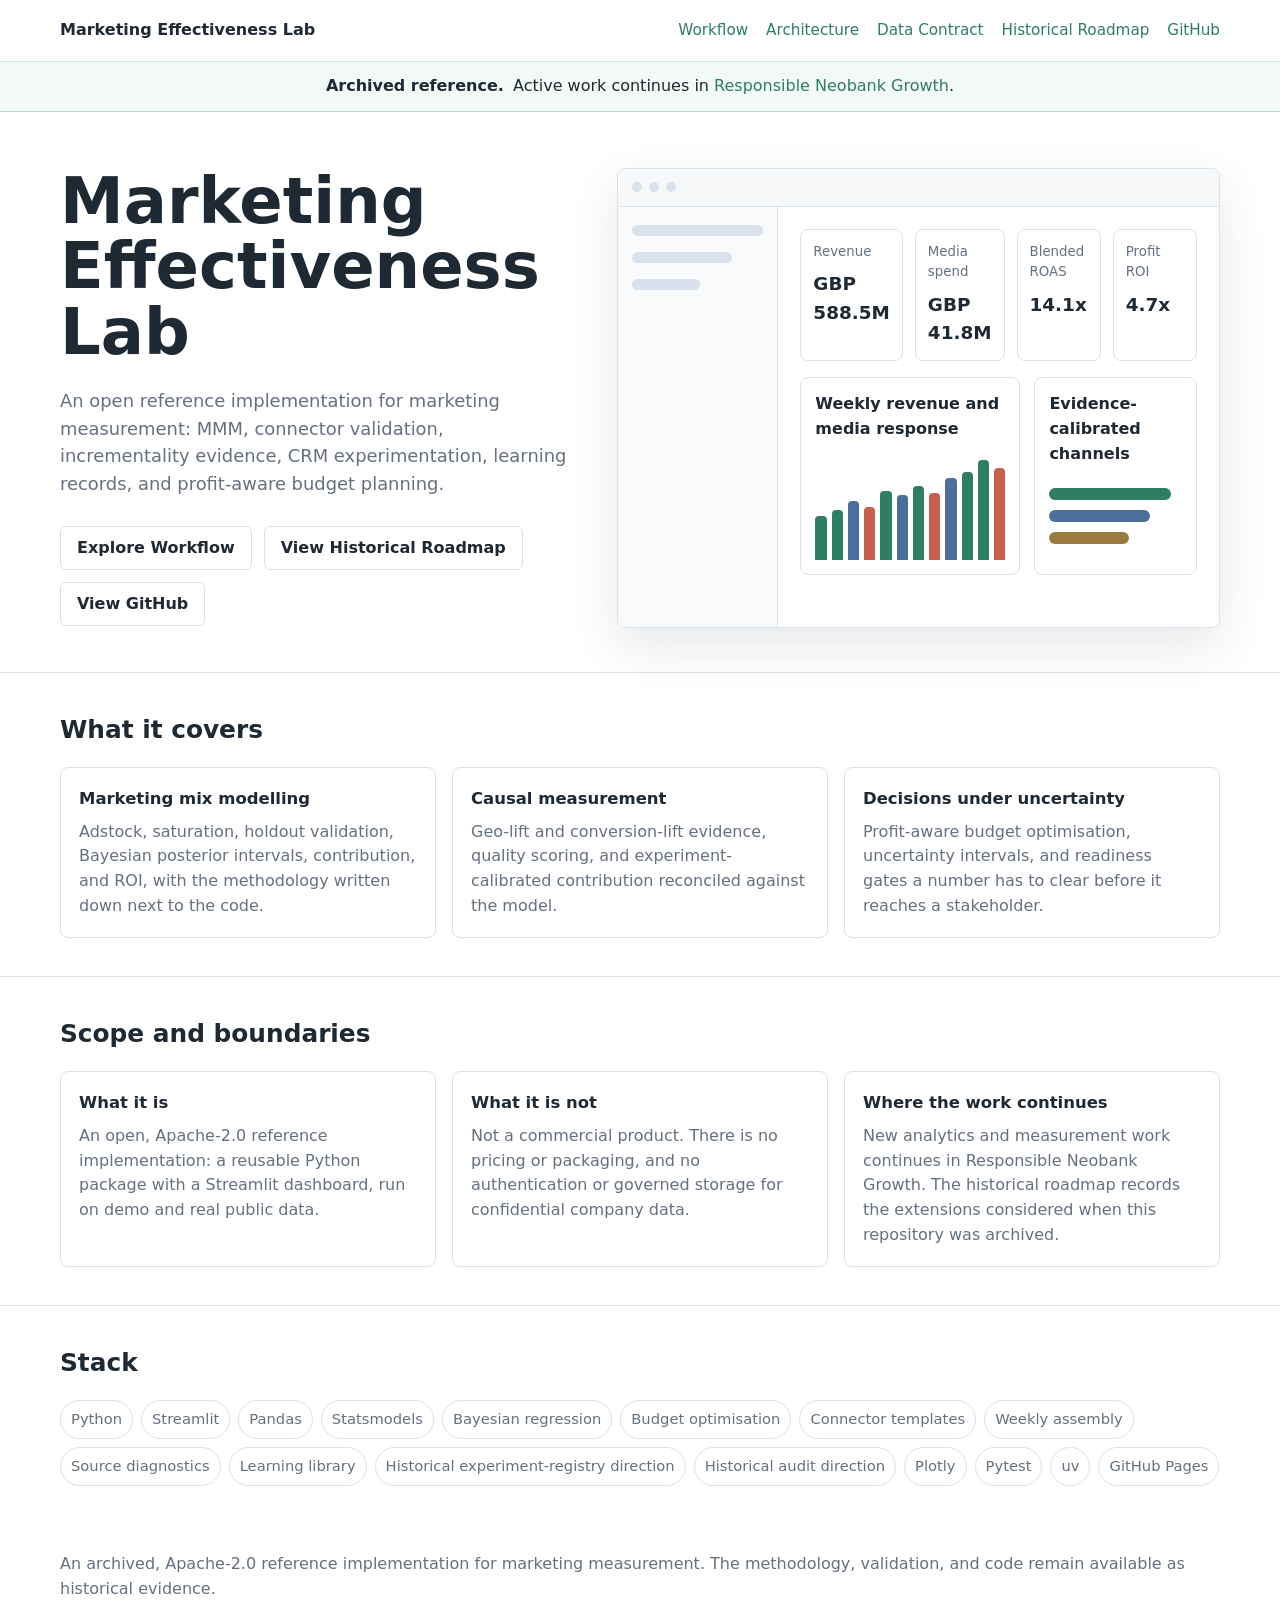
==== commit ea0d2cfa: "docs: mark Pages site as archived" ====
--- a/docs/index.html
+++ b/docs/index.html
@@ -3,25 +3,25 @@
   <head>
     <meta charset="utf-8" />
     <meta name="viewport" content="width=device-width, initial-scale=1" />
-    <title>Marketing Effectiveness Lab — open MMM and measurement reference</title>
+    <title>Marketing Effectiveness Lab — archived MMM and measurement reference</title>
     <meta
       name="description"
-      content="An open, Apache-2.0 reference implementation for marketing measurement: MMM, incrementality, CRM experimentation, data quality, and budget optimisation."
+      content="An archived, Apache-2.0 reference implementation for marketing measurement. Active work continues in Responsible Neobank Growth."
     />
     <link rel="canonical" href="https://rosscyking1115.github.io/marketing-effectiveness-lab/" />
     <meta property="og:type" content="website" />
     <meta property="og:site_name" content="Marketing Effectiveness Lab" />
-    <meta property="og:title" content="Marketing Effectiveness Lab — open MMM and measurement reference" />
+    <meta property="og:title" content="Marketing Effectiveness Lab — archived MMM and measurement reference" />
     <meta
       property="og:description"
-      content="An open, Apache-2.0 reference implementation for marketing measurement: MMM, incrementality, CRM experimentation, data quality, and budget optimisation."
+      content="An archived, Apache-2.0 reference implementation for marketing measurement. Active work continues in Responsible Neobank Growth."
     />
     <meta property="og:url" content="https://rosscyking1115.github.io/marketing-effectiveness-lab/" />
     <meta name="twitter:card" content="summary" />
-    <meta name="twitter:title" content="Marketing Effectiveness Lab — open MMM and measurement reference" />
+    <meta name="twitter:title" content="Marketing Effectiveness Lab — archived MMM and measurement reference" />
     <meta
       name="twitter:description"
-      content="An open, Apache-2.0 reference implementation for marketing measurement: MMM, incrementality, CRM experimentation, data quality, and budget optimisation."
+      content="An archived, Apache-2.0 reference implementation for marketing measurement. Active work continues in Responsible Neobank Growth."
     />
     <script type="application/ld+json">
       {
@@ -32,7 +32,7 @@
             "@id": "https://rosscyking1115.github.io/marketing-effectiveness-lab/#website",
             "url": "https://rosscyking1115.github.io/marketing-effectiveness-lab/",
             "name": "Marketing Effectiveness Lab",
-            "description": "An open, Apache-2.0 reference implementation for marketing measurement: MMM, incrementality, CRM experimentation, data quality, and budget optimisation.",
+            "description": "An archived, Apache-2.0 reference implementation for marketing measurement. Active work continues in Responsible Neobank Growth.",
             "inLanguage": "en"
           },
           {
@@ -94,6 +94,18 @@
         border-bottom: 1px solid var(--line);
       }
 
+      .archive-banner {
+        padding: 12px 20px;
+        border-bottom: 1px solid #bdd8ca;
+        background: #f3faf6;
+        color: var(--ink);
+        text-align: center;
+      }
+
+      .archive-banner strong {
+        margin-right: 4px;
+      }
+
       nav {
         display: flex;
         align-items: center;
@@ -389,11 +401,16 @@
           <a href="case-study.html">Workflow</a>
           <a href="architecture.html">Architecture</a>
           <a href="data-contract.html">Data Contract</a>
-          <a href="product-roadmap.html">Roadmap</a>
+          <a href="product-roadmap.html">Historical Roadmap</a>
           <a href="https://github.com/rosscyking1115/marketing-effectiveness-lab">GitHub</a>
         </div>
       </nav>
     </header>
+    <div class="archive-banner" role="status">
+      <strong>Archived reference.</strong>
+      Active work continues in
+      <a href="https://github.com/rosscyking1115/responsible-neobank-growth">Responsible Neobank Growth</a>.
+    </div>
 
     <main>
       <div class="shell hero">
@@ -406,7 +423,7 @@
           </p>
           <div class="actions">
             <a class="button secondary" href="case-study.html">Explore Workflow</a>
-            <a class="button secondary" href="product-roadmap.html">View Roadmap</a>
+            <a class="button secondary" href="product-roadmap.html">View Historical Roadmap</a>
             <a class="button secondary" href="https://github.com/rosscyking1115/marketing-effectiveness-lab">
               View GitHub
             </a>
@@ -495,8 +512,8 @@
               <p>Not a commercial product. There is no pricing or packaging, and no authentication or governed storage for confidential company data.</p>
             </article>
             <article class="card">
-              <h3>Where it goes next</h3>
-              <p>Deeper methodology: a fuller Bayesian MMM sampler, time-series cross-validation, and prior sensitivity analysis. The roadmap has the detail.</p>
+              <h3>Where the work continues</h3>
+              <p>New analytics and measurement work continues in Responsible Neobank Growth. The historical roadmap records the extensions considered when this repository was archived.</p>
             </article>
           </div>
         </div>
@@ -516,8 +533,8 @@
             <span class="pill">Weekly assembly</span>
             <span class="pill">Source diagnostics</span>
             <span class="pill">Learning library</span>
-            <span class="pill">Experiment registry roadmap</span>
-            <span class="pill">Audit roadmap</span>
+            <span class="pill">Historical experiment-registry direction</span>
+            <span class="pill">Historical audit direction</span>
             <span class="pill">Plotly</span>
             <span class="pill">Pytest</span>
             <span class="pill">uv</span>
@@ -529,8 +546,8 @@
 
     <footer>
       <div class="shell">
-        An open, Apache-2.0 reference implementation for marketing measurement. The methodology,
-        the validation behind it, and the code that runs it are all here to read.
+        An archived, Apache-2.0 reference implementation for marketing measurement. The methodology,
+        validation, and code remain available as historical evidence.
       </div>
     </footer>
   </body>
